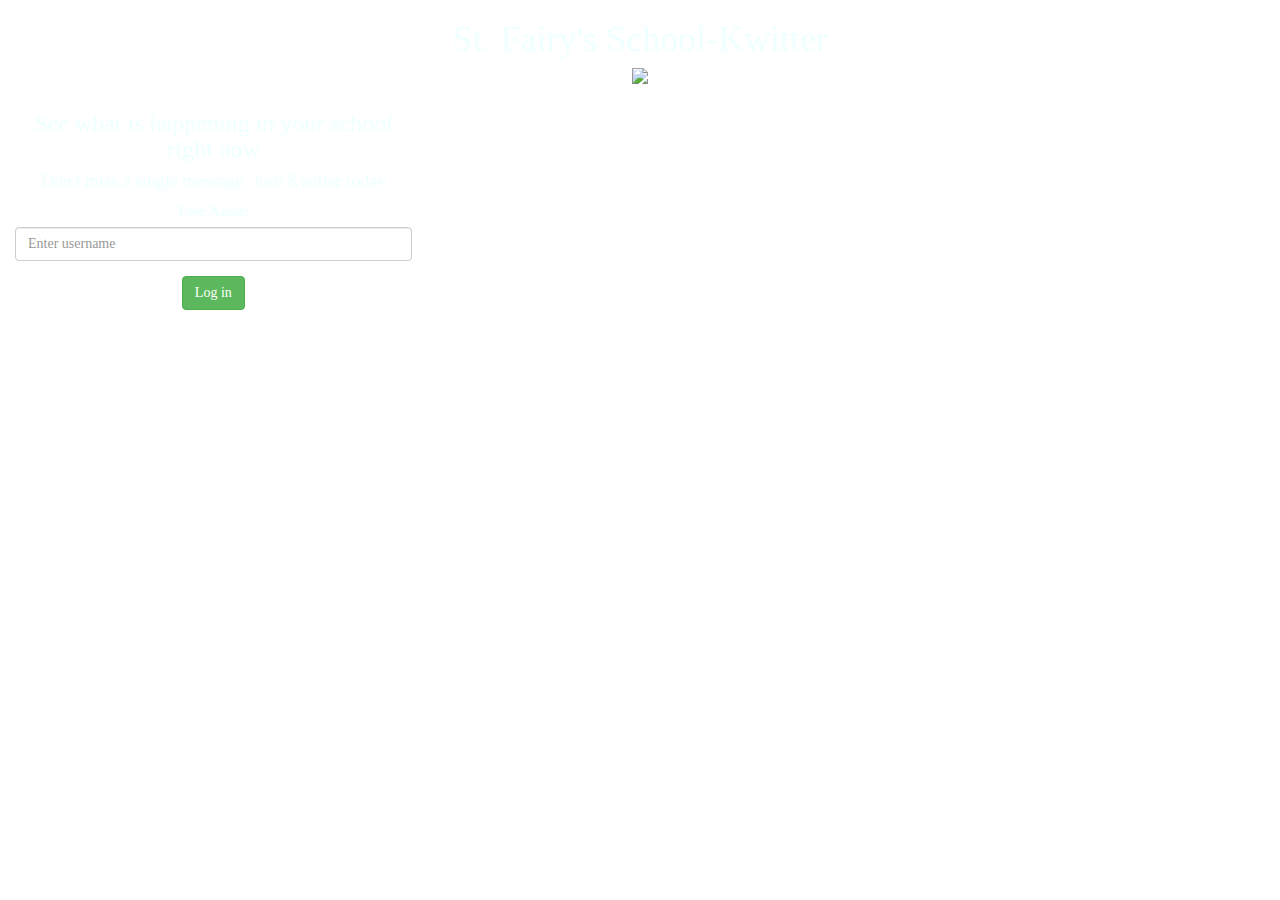
==== index.html @ b8a47e6d "Add files via upload" ====
<!DOCTYPE html>
<html>

<head>
    <title>Kwitter ReDESIGNED</title>
    <link href="https://fonts.googleapis.com/css?family=Yeon+Sung&display=swap" rel="stylesheet">
    <meta name="viewport" content="width=device-width, initial-scale=1">

    <link rel="stylesheet" href="https://maxcdn.bootstrapcdn.com/bootstrap/3.4.0/css/bootstrap.min.css">
    <script src="https://ajax.googleapis.com/ajax/libs/jquery/3.4.1/jquery.min.js"></script>
    <script src="https://maxcdn.bootstrapcdn.com/bootstrap/3.4.0/js/bootstrap.min.js"></script>

    <link rel="stylesheet" type="text/css" href="kwitter.css">
</head>

<body>
    <center>
        <h1>St. Fairy's School-Kwitter</h1>
        <sup><img src="https://i.pinimg.com/originals/61/b6/50/61b6503f955c0713627717425ba97ec6.gif"></sup>
        <br>
        <div class="col-lg-4 col-md-6 col-sm-6 col-xs-11 login_div">
            <h3>See what is happening in your school right now</h3>
            <h4>Don't miss a single message, Join Kwitter today</h4>
            <div class="form-group">
                <label>User Name:</label>
                <input type="text" id="username" class="form-control" placeholder="Enter username">
            </div>
            <button id="login-btn" class="btn btn-success" onClick="addUser();">Log in</button>
            <br><br>
        </div>
    </center>
    <script src="kwitter.js"></script>
</body>
---- kwitter.css ----
body{
    background-image: url("https://cdn4.vectorstock.com/i/thumb-large/31/73/different-network-app-icons-seamless-pattern-vector-21873173.jpg");
    color: azure;
    font-family: serif;
}
div{
    text-align: center;
}
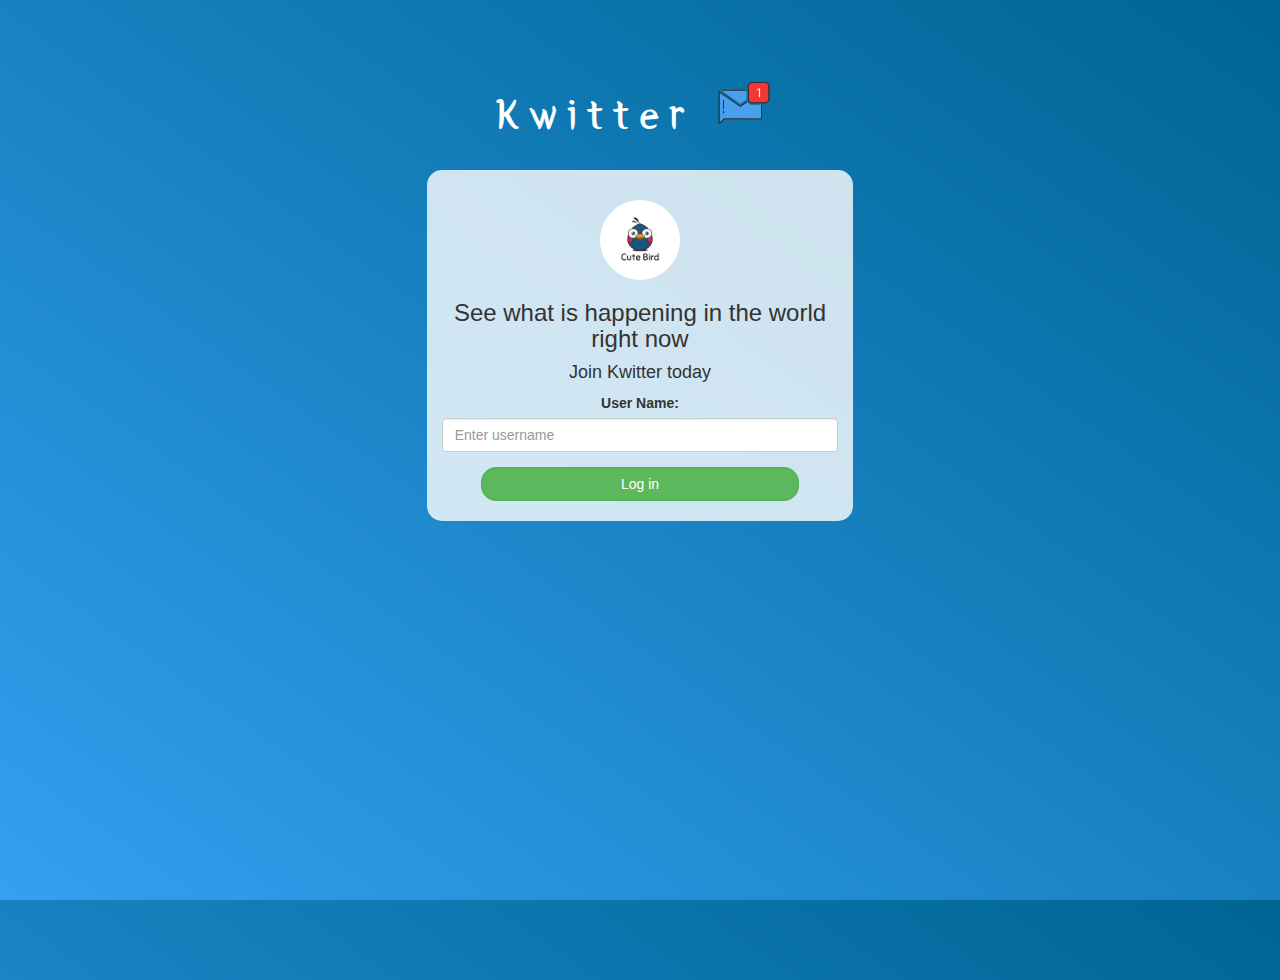
==== commit 1df0fe99: "Add files via upload" ====
--- a/index.html
+++ b/index.html
@@ -1,33 +1,34 @@
-<!DOCTYPE html>
-<html>
-
-<head>
-    <title>Kwitter ReDESIGNED</title>
-    <link href="https://fonts.googleapis.com/css?family=Yeon+Sung&display=swap" rel="stylesheet">
-    <meta name="viewport" content="width=device-width, initial-scale=1">
-
-    <link rel="stylesheet" href="https://maxcdn.bootstrapcdn.com/bootstrap/3.4.0/css/bootstrap.min.css">
-    <script src="https://ajax.googleapis.com/ajax/libs/jquery/3.4.1/jquery.min.js"></script>
-    <script src="https://maxcdn.bootstrapcdn.com/bootstrap/3.4.0/js/bootstrap.min.js"></script>
-
-    <link rel="stylesheet" type="text/css" href="kwitter.css">
-</head>
-
-<body>
-    <center>
-        <h1>St. Fairy's School-Kwitter</h1>
-        <sup><img src="https://i.pinimg.com/originals/61/b6/50/61b6503f955c0713627717425ba97ec6.gif"></sup>
-        <br>
-        <div class="col-lg-4 col-md-6 col-sm-6 col-xs-11 login_div">
-            <h3>See what is happening in your school right now</h3>
-            <h4>Don't miss a single message, Join Kwitter today</h4>
-            <div class="form-group">
-                <label>User Name:</label>
-                <input type="text" id="username" class="form-control" placeholder="Enter username">
-            </div>
-            <button id="login-btn" class="btn btn-success" onClick="addUser();">Log in</button>
-            <br><br>
-        </div>
-    </center>
-    <script src="kwitter.js"></script>
-</body>
+<!DOCTYPE html>
+<html>
+<head>
+	<title>Kwitter</title>
+<link href="https://fonts.googleapis.com/css?family=Yeon+Sung&display=swap" rel="stylesheet"><meta name="viewport" content="width=device-width, initial-scale=1">
+
+<link rel="stylesheet" href="https://maxcdn.bootstrapcdn.com/bootstrap/3.4.0/css/bootstrap.min.css">
+<script src="https://ajax.googleapis.com/ajax/libs/jquery/3.4.1/jquery.min.js"></script>
+<script src="https://maxcdn.bootstrapcdn.com/bootstrap/3.4.0/js/bootstrap.min.js"></script>
+
+<link rel="stylesheet" type="text/css" href="style.css">
+<script src="kwitter.js"></script>
+</head>
+<body>
+<center>
+	<h1 class="header">	
+		Kwitter	<sup>
+	<img src="m2.png">
+	</sup>
+</h1>
+	<div class="col-lg-4 col-md-6 col-sm-6 col-xs-11 login_div">
+	<img src="logo.png" class="logo">
+		<h3 >See what is happening in the world right now</h3>
+		<h4 >Join Kwitter today</h4>
+		<div class="form-group">
+		  <label >User Name:</label>
+            <input type="text" id="username" class="form-control" placeholder="Enter username">
+		</div>
+		<button id="login_button" class="btn btn-success" onclick="addUser()">Log in</button>
+		<br><br>
+	</div>
+</center>
+</body>
+</html>--- a/style.css
+++ b/style.css
@@ -0,0 +1,94 @@
+html, body
+{
+  height: 100%;
+  margin: 0;
+}
+
+body
+{
+background-image: linear-gradient(to right top, #33a0f1, #2591d9, #1882c1, #0a73aa, #006494);
+}
+
+.header
+{
+	color: white;font-family: 'Yeon Sung';font-size: 45px;letter-spacing: 10px;margin-top: 80px;
+}
+.header img
+{
+	width: 80px;margin-left: -15px;
+}
+
+.login_div
+{
+	background: rgba(255,255,255,0.8);float: none;border-radius: 15px;
+}
+
+.logo
+{
+	width: 80px;margin-top: 30px;border-radius: 40px;
+}
+
+#login_button
+{
+	width: 80%;border-radius: 15px;
+}
+
+.room_name
+{
+	cursor: pointer;
+	font-size: 20px;
+}
+
+
+#logout
+{
+	font-size: 20px; float: right;
+}
+
+
+#output
+{
+	padding: 10px; width:80%;background: rgba(255,255,255,0.8);border-radius: 15px;
+}
+
+.input_div_room_page
+{
+	width: 80%;
+}
+
+.input_div label
+{
+	color: white;font-size: 20px;
+}
+
+
+.input_div_message_page
+{
+	position: fixed;bottom: 0px;width: 100%;background: rgba(255,255,255,0.8);
+}
+.input_div_message_page label
+{
+	color: black;
+}
+.input_div_message_page #msg
+{
+	width: 80%;
+}
+.input_div_message_page button
+{
+	margin-top: 15px;
+	width: 50%; 
+}
+.color_white
+{
+	color: white
+}
+
+.user_tick
+{
+	width:20px;
+}
+.message_h4
+{
+	padding-left:5px;color:grey;
+}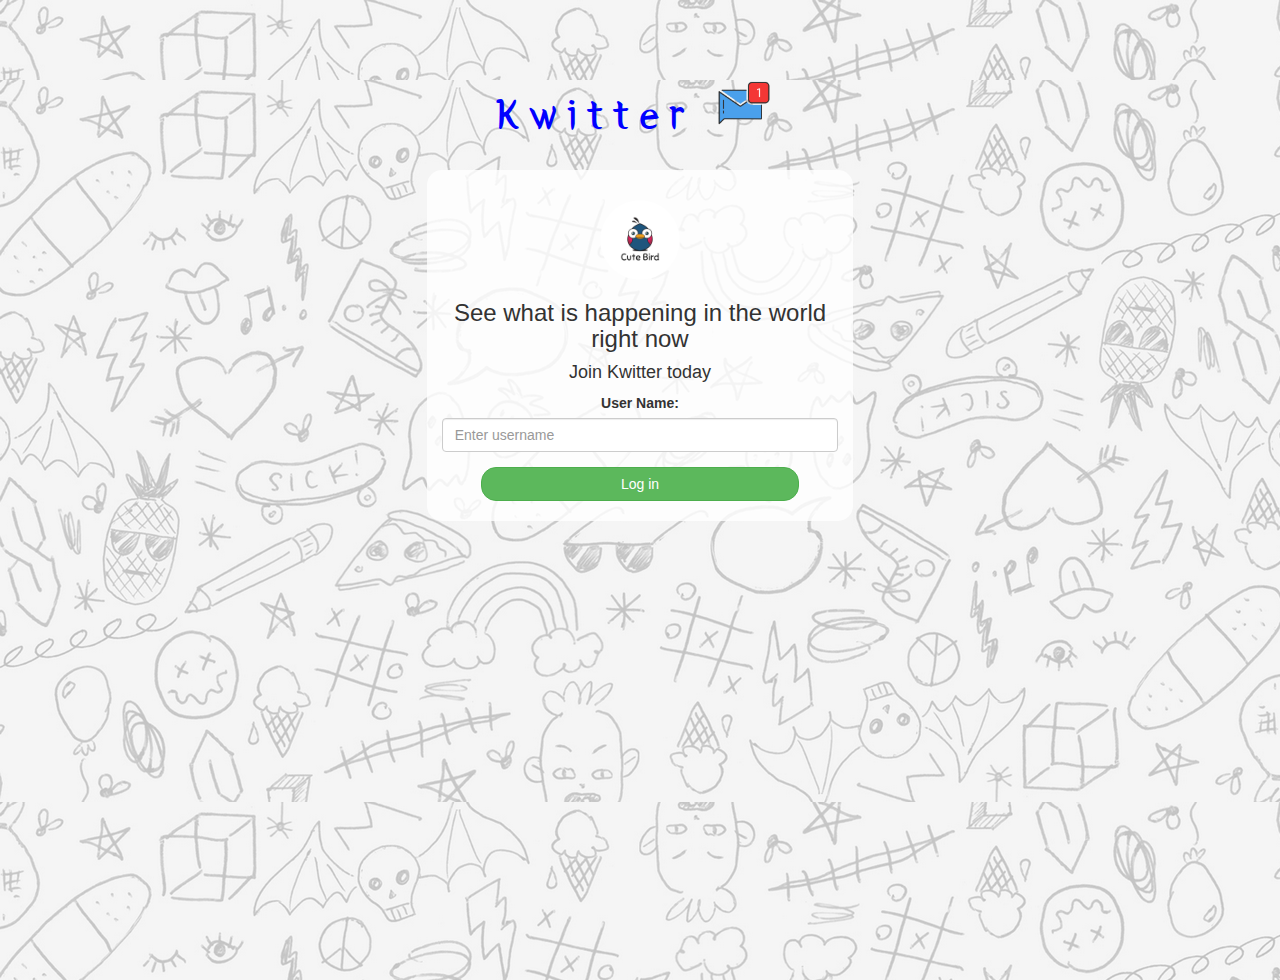
==== commit 9197a3c9: "Add files via upload" ====
--- a/index.html
+++ b/index.html
@@ -11,9 +11,9 @@
 <link rel="stylesheet" type="text/css" href="style.css">
 <script src="kwitter.js"></script>
 </head>
-<body>
+<body style="background-image: url(Background.max-1300x1300.jpg)">
 <center>
-	<h1 class="header">	
+	<h1 class="header" style="color: blue">	
 		Kwitter	<sup>
 	<img src="m2.png">
 	</sup>
--- a/style.css
+++ b/style.css
@@ -1,94 +1,102 @@
-html, body
-{
-  height: 100%;
-  margin: 0;
+html,
+body {
+    height: 100%;
+    margin: 0;
+    background-image: url(Background.max-1300x1300.jpg);
 }
 
-body
-{
-background-image: linear-gradient(to right top, #33a0f1, #2591d9, #1882c1, #0a73aa, #006494);
+body {
+    background-image: linear-gradient(to right top, #33a0f1, #2591d9, #1882c1, #0a73aa, #006494);
 }
 
-.header
-{
-	color: white;font-family: 'Yeon Sung';font-size: 45px;letter-spacing: 10px;margin-top: 80px;
-}
-.header img
-{
-	width: 80px;margin-left: -15px;
+.header {
+    color: white;
+    font-family: 'Yeon Sung';
+    font-size: 45px;
+    letter-spacing: 10px;
+    margin-top: 80px;
 }
 
-.login_div
-{
-	background: rgba(255,255,255,0.8);float: none;border-radius: 15px;
+.header img {
+    width: 80px;
+    margin-left: -15px;
 }
 
-.logo
-{
-	width: 80px;margin-top: 30px;border-radius: 40px;
+.login_div {
+    background: rgba(255, 255, 255, 0.8);
+    float: none;
+    border-radius: 15px;
 }
 
-#login_button
-{
-	width: 80%;border-radius: 15px;
+.logo {
+    width: 80px;
+    margin-top: 30px;
+    border-radius: 40px;
 }
 
-.room_name
-{
-	cursor: pointer;
-	font-size: 20px;
+#login_button {
+    width: 80%;
+    border-radius: 15px;
+}
+
+.room_name {
+    cursor: pointer;
+    font-size: 20px;
 }
 
 
-#logout
-{
-	font-size: 20px; float: right;
+#logout {
+    font-size: 20px;
+    float: right;
 }
 
 
-#output
-{
-	padding: 10px; width:80%;background: rgba(255,255,255,0.8);border-radius: 15px;
+#output {
+    padding: 10px;
+    width: 80%;
+    background: rgba(255, 255, 255, 0.8);
+    border-radius: 15px;
 }
 
-.input_div_room_page
-{
-	width: 80%;
+.input_div_room_page {
+    width: 80%;
 }
 
-.input_div label
-{
-	color: white;font-size: 20px;
+.input_div label {
+    color: white;
+    font-size: 20px;
 }
 
 
-.input_div_message_page
-{
-	position: fixed;bottom: 0px;width: 100%;background: rgba(255,255,255,0.8);
-}
-.input_div_message_page label
-{
-	color: black;
-}
-.input_div_message_page #msg
-{
-	width: 80%;
-}
-.input_div_message_page button
-{
-	margin-top: 15px;
-	width: 50%; 
-}
-.color_white
-{
-	color: white
+.input_div_message_page {
+    position: fixed;
+    bottom: 0px;
+    width: 100%;
+    background: rgba(255, 255, 255, 0.8);
 }
 
-.user_tick
-{
-	width:20px;
+.input_div_message_page label {
+    color: black;
 }
-.message_h4
-{
-	padding-left:5px;color:grey;
-}+
+.input_div_message_page #msg {
+    width: 80%;
+}
+
+.input_div_message_page button {
+    margin-top: 15px;
+    width: 50%;
+}
+
+.color_white {
+    color: white
+}
+
+.user_tick {
+    width: 20px;
+}
+
+.message_h4 {
+    padding-left: 5px;
+    color: grey;
+}
